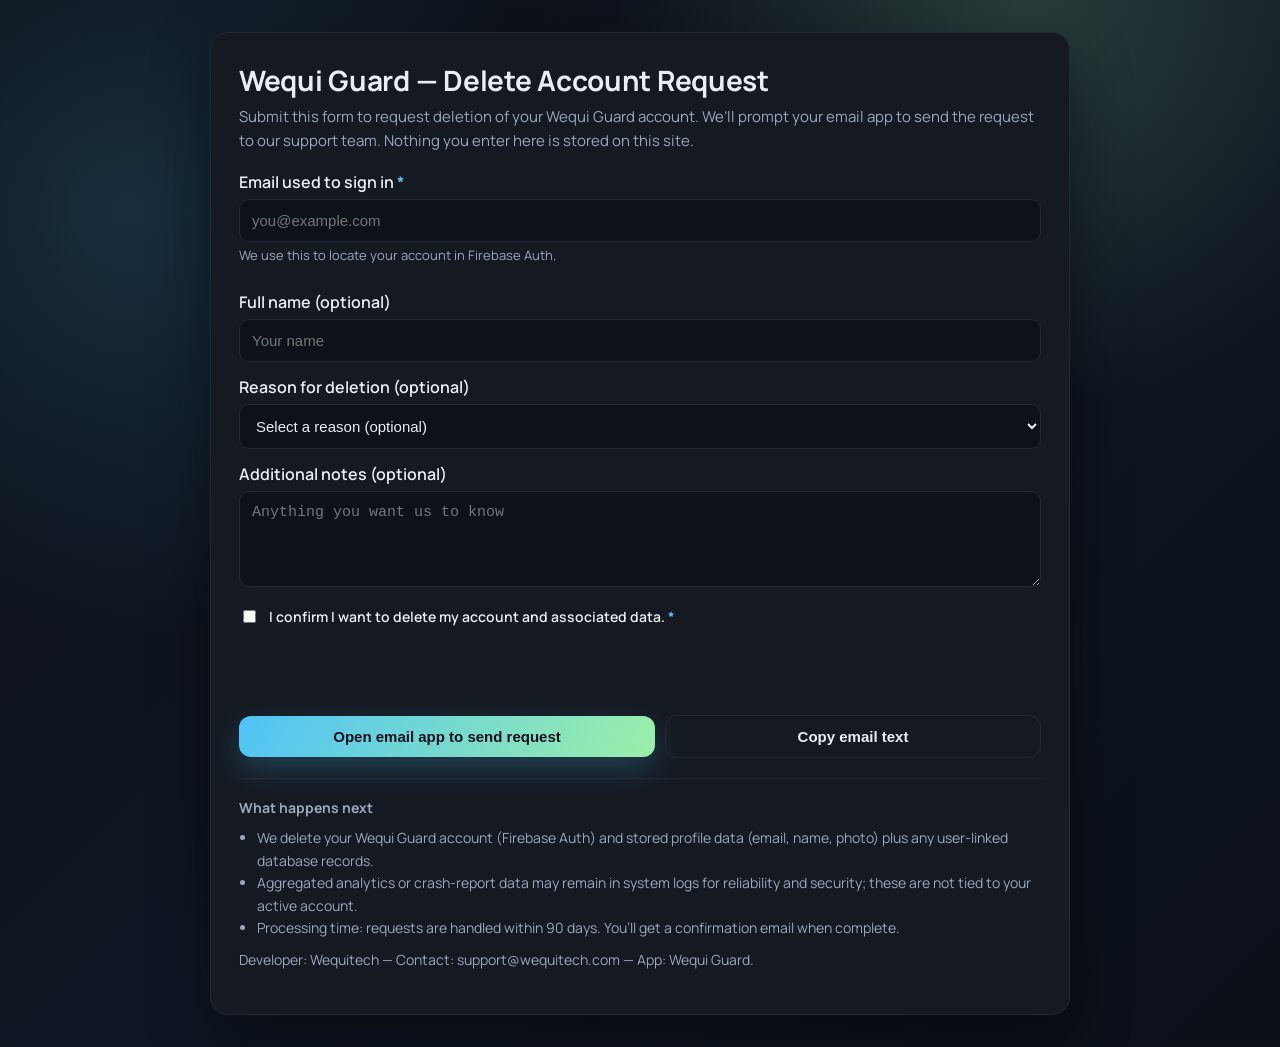
==== public/delete-account.html @ 3b74d832 "update" ====
<!doctype html>
<html lang="en">
<head>
  <meta charset="UTF-8" />
  <meta name="viewport" content="width=device-width, initial-scale=1.0" />
  <title>Wequi Guard — Delete Account Request</title>
  <link rel="preconnect" href="https://fonts.googleapis.com">
  <link rel="preconnect" href="https://fonts.gstatic.com" crossorigin>
  <link href="https://fonts.googleapis.com/css2?family=Manrope:wght@400;500;600;700&display=swap" rel="stylesheet">
  <style>
    :root {
      --bg: #0e1117;
      --card: #151a22;
      --accent: #4fc3f7;
      --accent-2: #9cefa8;
      --text: #e9edf5;
      --muted: #9aa7be;
      --border: #222836;
      --danger: #ff5c8d;
      --shadow: 0 20px 60px rgba(0, 0, 0, 0.45);
    }

    * { box-sizing: border-box; }

    body {
      margin: 0;
      min-height: 100vh;
      background: radial-gradient(circle at 10% 20%, rgba(79, 195, 247, 0.16), transparent 30%),
                  radial-gradient(circle at 80% 0%, rgba(156, 239, 168, 0.18), transparent 28%),
                  linear-gradient(135deg, #0c0f15 0%, #0f1623 50%, #0b1019 100%);
      color: var(--text);
      font-family: 'Manrope', 'Segoe UI', system-ui, -apple-system, sans-serif;
      display: flex;
      align-items: center;
      justify-content: center;
      padding: 32px 16px;
    }

    .shell {
      width: 100%;
      max-width: 860px;
    }

    .card {
      background: var(--card);
      border: 1px solid var(--border);
      border-radius: 18px;
      box-shadow: var(--shadow);
      padding: 28px;
    }

    header {
      display: flex;
      flex-direction: column;
      gap: 6px;
      margin-bottom: 18px;
    }

    h1 {
      margin: 0;
      font-size: clamp(22px, 3vw, 28px);
      letter-spacing: -0.01em;
    }

    p.lead {
      margin: 0;
      color: var(--muted);
      line-height: 1.6;
      font-size: 15px;
    }

    form {
      display: grid;
      gap: 14px;
      margin-top: 12px;
    }

    label {
      display: block;
      font-weight: 600;
      margin-bottom: 6px;
    }

    .required::after {
      content: ' *';
      color: var(--accent);
      font-weight: 700;
    }

    input, select, textarea {
      width: 100%;
      background: #0d1119;
      border: 1px solid var(--border);
      border-radius: 10px;
      padding: 12px 12px;
      color: var(--text);
      font-size: 15px;
      transition: border 0.15s ease, box-shadow 0.15s ease;
    }

    input:focus, select:focus, textarea:focus {
      outline: none;
      border-color: var(--accent);
      box-shadow: 0 0 0 3px rgba(79, 195, 247, 0.18);
    }

    textarea { min-height: 96px; resize: vertical; }

    .actions {
      display: flex;
      flex-wrap: wrap;
      gap: 10px;
      margin-top: 4px;
      align-items: center;
    }

    button {
      cursor: pointer;
      border: none;
      border-radius: 12px;
      padding: 12px 16px;
      font-weight: 700;
      font-size: 15px;
      transition: transform 0.08s ease, box-shadow 0.2s ease, opacity 0.2s ease;
    }

    button:active { transform: translateY(1px); }

    .primary-btn {
      background: linear-gradient(120deg, var(--accent), var(--accent-2));
      color: #0b1020;
      box-shadow: 0 12px 30px rgba(79, 195, 247, 0.22);
      flex: 1 1 220px;
    }

    .ghost-btn {
      background: transparent;
      color: var(--text);
      border: 1px solid var(--border);
      flex: 1 1 180px;
    }

    .checkbox-row {
      display: flex;
      gap: 10px;
      align-items: flex-start;
      font-size: 14px;
      line-height: 1.5;
    }

    .checkbox-row input { width: auto; margin-top: 4px; }

    .note {
      color: var(--muted);
      font-size: 13px;
      margin-top: 4px;
    }

    .status {
      font-size: 14px;
      color: var(--accent-2);
      min-height: 18px;
    }

    .error {
      color: var(--danger);
      font-weight: 600;
    }

    .compliance {
      margin-top: 20px;
      padding-top: 18px;
      border-top: 1px solid var(--border);
      color: var(--muted);
      font-size: 14px;
      line-height: 1.6;
    }

    .list { padding-left: 18px; margin: 8px 0 0; }

    @media (max-width: 640px) {
      body { padding: 20px 14px; }
      .card { padding: 22px; }
      .actions { flex-direction: column; }
      button { width: 100%; }
    }
  </style>
</head>
<body>
  <main class="shell">
    <section class="card" aria-labelledby="page-title">
      <header>
        <h1 id="page-title">Wequi Guard — Delete Account Request</h1>
        <p class="lead">Submit this form to request deletion of your Wequi Guard account. We’ll prompt your email app to send the request to our support team. Nothing you enter here is stored on this site.</p>
      </header>

      <form id="delete-form" novalidate>
        <div>
          <label class="required" for="email">Email used to sign in</label>
          <input id="email" name="email" type="email" autocomplete="email" required placeholder="you@example.com" />
          <p class="note">We use this to locate your account in Firebase Auth.</p>
        </div>

        <div>
          <label for="name">Full name (optional)</label>
          <input id="name" name="name" type="text" autocomplete="name" placeholder="Your name" />
        </div>

        <div>
          <label for="reason">Reason for deletion (optional)</label>
          <select id="reason" name="reason">
            <option value="">Select a reason (optional)</option>
            <option>Switching to another service</option>
            <option>Privacy concerns</option>
            <option>App issues/bugs</option>
            <option>No longer need the service</option>
            <option>Other</option>
          </select>
        </div>

        <div>
          <label for="notes">Additional notes (optional)</label>
          <textarea id="notes" name="notes" placeholder="Anything you want us to know"></textarea>
        </div>

        <div class="checkbox-row">
          <input id="confirm" name="confirm" type="checkbox" required />
          <label class="required" for="confirm">I confirm I want to delete my account and associated data.</label>
        </div>

        <div class="status" id="status" role="status" aria-live="polite"></div>
        <div class="status error" id="errors" role="alert" aria-live="polite"></div>

        <div class="actions">
          <button type="submit" class="primary-btn">Open email app to send request</button>
          <button type="button" class="ghost-btn" id="copy-btn">Copy email text</button>
        </div>
      </form>

      <section class="compliance" aria-label="Data handling details">
        <strong>What happens next</strong>
        <ul class="list">
          <li>We delete your Wequi Guard account (Firebase Auth) and stored profile data (email, name, photo) plus any user-linked database records.</li>
          <li>Aggregated analytics or crash-report data may remain in system logs for reliability and security; these are not tied to your active account.</li>
          <li>Processing time: requests are handled within 90 days. You’ll get a confirmation email when complete.</li>
        </ul>
        <p style="margin-top:10px;">Developer: Wequitech — Contact: support@wequitech.com — App: Wequi Guard.</p>
      </section>
    </section>
  </main>

  <script>
    const form = document.getElementById('delete-form');
    const statusEl = document.getElementById('status');
    const errorEl = document.getElementById('errors');
    const copyBtn = document.getElementById('copy-btn');

    function buildEmailBody(data) {
      const lines = [
        'Hello Wequitech Support,',
        '',
        'I am requesting deletion of my Wequi Guard account.',
        `Sign-in email: ${data.email}`,
        `Full name: ${data.name || 'Not provided'}`,
        `Reason: ${data.reason || 'Not provided'}`,
        `Additional notes: ${data.notes || 'None'}`,
        `Local date/time: ${data.date}`,
        'App: Wequi Guard',
        '',
        'Please delete my account and associated data and confirm when completed.',
      ];
      return lines.join('\n');
    }

    function validate() {
      errorEl.textContent = '';
      if (!form.reportValidity()) {
        errorEl.textContent = 'Please fill the required fields and fix any highlighted inputs.';
        return false;
      }
      if (!form.confirm.checked) {
        errorEl.textContent = 'You must confirm you want to delete your account.';
        return false;
      }
      return true;
    }

    form.addEventListener('submit', (event) => {
      event.preventDefault();
      statusEl.textContent = '';
      errorEl.textContent = '';

      if (!validate()) return;

      const payload = {
        email: form.email.value.trim(),
        name: form.name.value.trim(),
        reason: form.reason.value.trim(),
        notes: form.notes.value.trim(),
        date: new Date().toLocaleString(),
      };

      const body = buildEmailBody(payload);
      const mailto = `mailto:support@wequitech.com?subject=${encodeURIComponent('Delete my Wequi Guard account')}&body=${encodeURIComponent(body)}`;

      // Attempt to open email client
      window.location.href = mailto;
      statusEl.textContent = 'If your email app did not open, use “Copy email text” and paste it into an email to support@wequitech.com.';
    });

    copyBtn.addEventListener('click', () => {
      statusEl.textContent = '';
      errorEl.textContent = '';

      if (!validate()) return;

      const payload = {
        email: form.email.value.trim(),
        name: form.name.value.trim(),
        reason: form.reason.value.trim(),
        notes: form.notes.value.trim(),
        date: new Date().toLocaleString(),
      };

      const body = buildEmailBody(payload);

      if (navigator.clipboard && navigator.clipboard.writeText) {
        navigator.clipboard.writeText(body)
          .then(() => {
            statusEl.textContent = 'Email text copied. Paste into a new email to support@wequitech.com.';
          })
          .catch(() => {
            errorEl.textContent = 'Could not copy automatically. Long-press or right-click to copy manually.';
          });
      } else {
        errorEl.textContent = 'Clipboard not available. You can copy the text after the email opens.';
      }
    });
  </script>
</body>
</html>
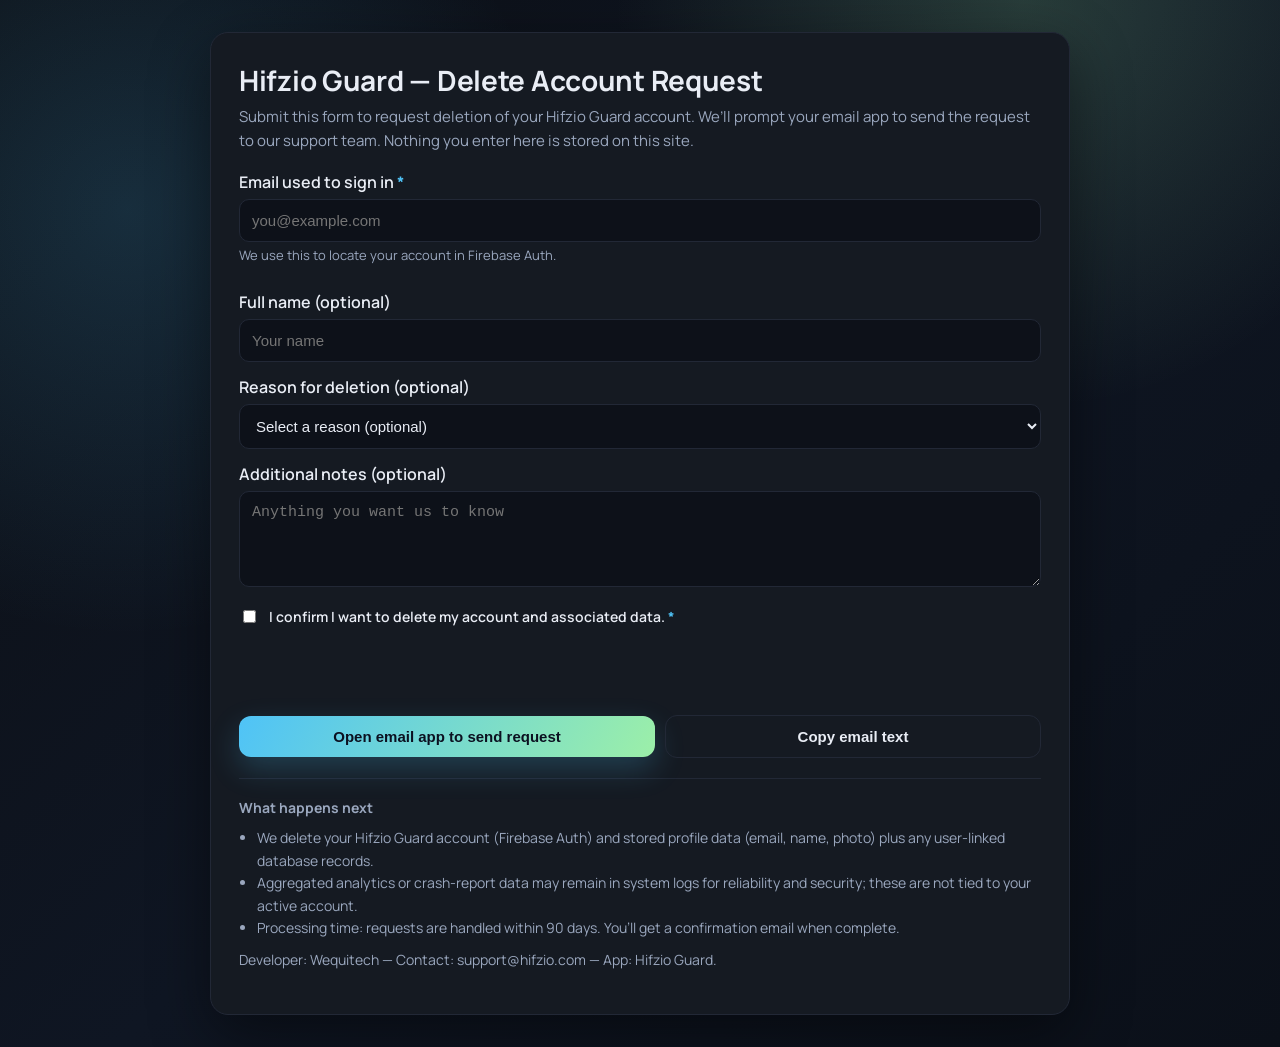
==== commit 651e6b92: "[fix] : Re-branding" ====
--- a/public/delete-account.html
+++ b/public/delete-account.html
@@ -3,7 +3,7 @@
 <head>
   <meta charset="UTF-8" />
   <meta name="viewport" content="width=device-width, initial-scale=1.0" />
-  <title>Wequi Guard — Delete Account Request</title>
+  <title>Hifzio Guard — Delete Account Request</title>
   <link rel="preconnect" href="https://fonts.googleapis.com">
   <link rel="preconnect" href="https://fonts.gstatic.com" crossorigin>
   <link href="https://fonts.googleapis.com/css2?family=Manrope:wght@400;500;600;700&display=swap" rel="stylesheet">
@@ -190,8 +190,8 @@
   <main class="shell">
     <section class="card" aria-labelledby="page-title">
       <header>
-        <h1 id="page-title">Wequi Guard — Delete Account Request</h1>
-        <p class="lead">Submit this form to request deletion of your Wequi Guard account. We’ll prompt your email app to send the request to our support team. Nothing you enter here is stored on this site.</p>
+        <h1 id="page-title">Hifzio Guard — Delete Account Request</h1>
+        <p class="lead">Submit this form to request deletion of your Hifzio Guard account. We’ll prompt your email app to send the request to our support team. Nothing you enter here is stored on this site.</p>
       </header>
 
       <form id="delete-form" novalidate>
@@ -240,11 +240,11 @@
       <section class="compliance" aria-label="Data handling details">
         <strong>What happens next</strong>
         <ul class="list">
-          <li>We delete your Wequi Guard account (Firebase Auth) and stored profile data (email, name, photo) plus any user-linked database records.</li>
+          <li>We delete your Hifzio Guard account (Firebase Auth) and stored profile data (email, name, photo) plus any user-linked database records.</li>
           <li>Aggregated analytics or crash-report data may remain in system logs for reliability and security; these are not tied to your active account.</li>
           <li>Processing time: requests are handled within 90 days. You’ll get a confirmation email when complete.</li>
         </ul>
-        <p style="margin-top:10px;">Developer: Wequitech — Contact: support@wequitech.com — App: Wequi Guard.</p>
+        <p style="margin-top:10px;">Developer: Wequitech — Contact: support@hifzio.com — App: Hifzio Guard.</p>
       </section>
     </section>
   </main>
@@ -259,13 +259,13 @@
       const lines = [
         'Hello Wequitech Support,',
         '',
-        'I am requesting deletion of my Wequi Guard account.',
+        'I am requesting deletion of my Hifzio Guard account.',
         `Sign-in email: ${data.email}`,
         `Full name: ${data.name || 'Not provided'}`,
         `Reason: ${data.reason || 'Not provided'}`,
         `Additional notes: ${data.notes || 'None'}`,
         `Local date/time: ${data.date}`,
-        'App: Wequi Guard',
+        'App: Hifzio Guard',
         '',
         'Please delete my account and associated data and confirm when completed.',
       ];
@@ -301,11 +301,11 @@
       };
 
       const body = buildEmailBody(payload);
-      const mailto = `mailto:support@wequitech.com?subject=${encodeURIComponent('Delete my Wequi Guard account')}&body=${encodeURIComponent(body)}`;
+      const mailto = `mailto:support@hifzio.com?subject=${encodeURIComponent('Delete my Hifzio Guard account')}&body=${encodeURIComponent(body)}`;
 
       // Attempt to open email client
       window.location.href = mailto;
-      statusEl.textContent = 'If your email app did not open, use “Copy email text” and paste it into an email to support@wequitech.com.';
+      statusEl.textContent = 'If your email app did not open, use “Copy email text” and paste it into an email to support@hifzio.com.';
     });
 
     copyBtn.addEventListener('click', () => {
@@ -327,7 +327,7 @@
       if (navigator.clipboard && navigator.clipboard.writeText) {
         navigator.clipboard.writeText(body)
           .then(() => {
-            statusEl.textContent = 'Email text copied. Paste into a new email to support@wequitech.com.';
+            statusEl.textContent = 'Email text copied. Paste into a new email to support@hifzio.com.';
           })
           .catch(() => {
             errorEl.textContent = 'Could not copy automatically. Long-press or right-click to copy manually.';
